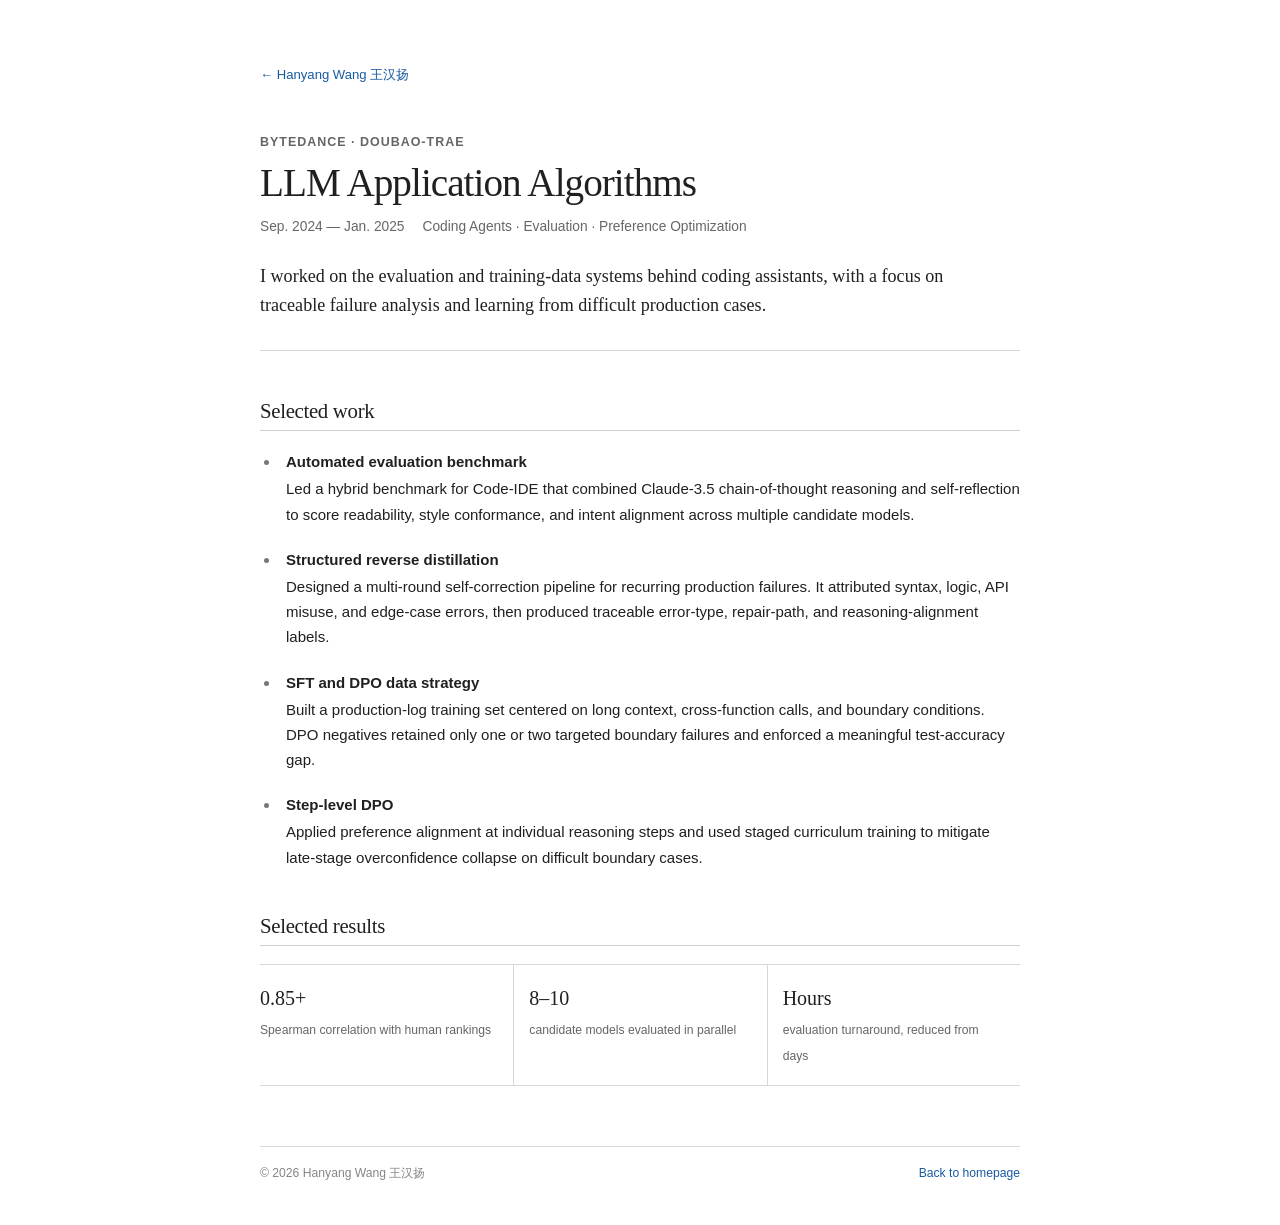
==== experience/bytedance/index.html @ f25865e5 "Add detailed experience pages" ====
<!doctype html>
<html lang="en">
  <head>
    <meta charset="utf-8" />
    <meta name="viewport" content="width=device-width, initial-scale=1" />
    <title>ByteDance · Doubao-Trae — Hanyang Wang 王汉扬</title>
    <meta name="description" content="Hanyang Wang's work on automated evaluation, data strategy, and preference optimization for coding assistants at ByteDance." />
    <meta property="og:title" content="ByteDance · Doubao-Trae — Hanyang Wang 王汉扬" />
    <meta property="og:description" content="Evaluation, reverse distillation, and preference optimization for coding assistants." />
    <link rel="canonical" href="https://edwanglodasc.github.io/experience/bytedance/" />
    <link rel="stylesheet" href="../../styles.css" />
  </head>
  <body>
    <main class="detail-page">
      <nav class="detail-nav"><a href="../../">← Hanyang Wang 王汉扬</a></nav>
      <header class="detail-header">
        <p class="company">ByteDance · Doubao-Trae</p>
        <h1>LLM Application Algorithms</h1>
        <div class="detail-meta"><span>Sep. 2024 — Jan. 2025</span><span>Coding Agents · Evaluation · Preference Optimization</span></div>
        <p class="detail-summary">I worked on the evaluation and training-data systems behind coding assistants, with a focus on traceable failure analysis and learning from difficult production cases.</p>
      </header>

      <section class="detail-section" aria-labelledby="highlights-title">
        <h2 id="highlights-title">Selected work</h2>
        <ul class="highlight-list">
          <li><strong>Automated evaluation benchmark</strong>Led a hybrid benchmark for Code-IDE that combined Claude-3.5 chain-of-thought reasoning and self-reflection to score readability, style conformance, and intent alignment across multiple candidate models.</li>
          <li><strong>Structured reverse distillation</strong>Designed a multi-round self-correction pipeline for recurring production failures. It attributed syntax, logic, API misuse, and edge-case errors, then produced traceable error-type, repair-path, and reasoning-alignment labels.</li>
          <li><strong>SFT and DPO data strategy</strong>Built a production-log training set centered on long context, cross-function calls, and boundary conditions. DPO negatives retained only one or two targeted boundary failures and enforced a meaningful test-accuracy gap.</li>
          <li><strong>Step-level DPO</strong>Applied preference alignment at individual reasoning steps and used staged curriculum training to mitigate late-stage overconfidence collapse on difficult boundary cases.</li>
        </ul>
      </section>

      <section class="detail-section" aria-labelledby="results-title">
        <h2 id="results-title">Selected results</h2>
        <ul class="result-list">
          <li><strong>0.85+</strong><span>Spearman correlation with human rankings</span></li>
          <li><strong>8–10</strong><span>candidate models evaluated in parallel</span></li>
          <li><strong>Hours</strong><span>evaluation turnaround, reduced from days</span></li>
        </ul>
      </section>

      <footer><p>© 2026 Hanyang Wang 王汉扬</p><p><a href="../../">Back to homepage</a></p></footer>
    </main>
  </body>
</html>
---- styles.css ----
:root {
  --text: #202020;
  --muted: #666;
  --faint: #999;
  --link: #185aa0;
  --line: #d8d8d8;
}

* { box-sizing: border-box; }

html {
  scroll-behavior: smooth;
  -webkit-text-size-adjust: 100%;
}

body {
  margin: 0;
  background: #fff;
  color: var(--text);
  font-family: -apple-system, BlinkMacSystemFont, "Segoe UI", Arial, sans-serif;
  font-size: 15px;
  line-height: 1.68;
  -webkit-font-smoothing: antialiased;
  text-rendering: optimizeLegibility;
}

main {
  width: min(840px, calc(100% - 40px));
  margin: 0 auto;
  padding: 64px 0 42px;
}

a {
  color: var(--link);
  text-decoration: underline;
  text-decoration-color: transparent;
  text-decoration-thickness: 1px;
  text-underline-offset: 3px;
  transition: color 120ms ease, text-decoration-color 120ms ease;
}

a:hover { text-decoration-color: currentColor; }

a:focus-visible {
  outline: 2px solid var(--link);
  outline-offset: 3px;
  border-radius: 1px;
}

p { margin: 0 0 14px; }

h1,
h2 {
  font-family: Georgia, "Times New Roman", serif;
  font-weight: 500;
}

h1 {
  margin: 0 0 3px;
  font-size: 2.35rem;
  letter-spacing: -0.025em;
  line-height: 1.15;
}

.chinese-name {
  margin-left: 0.28em;
  font-family: "Songti SC", "STSong", "Noto Serif CJK SC", serif;
  font-size: 0.67em;
  font-weight: 500;
  letter-spacing: 0.03em;
  white-space: nowrap;
}

.email {
  margin-bottom: 25px;
  color: var(--muted);
  font-family: "SFMono-Regular", Consolas, "Liberation Mono", monospace;
  font-size: 0.83rem;
  letter-spacing: 0.01em;
}

.intro {
  display: grid;
  grid-template-columns: minmax(0, 1fr) 154px;
  gap: 44px;
  align-items: start;
  margin-bottom: 52px;
}

.intro > div:first-child > p:not(.email) { max-width: 640px; }

.profile-links {
  display: flex;
  flex-wrap: wrap;
  align-items: center;
  gap: 4px 0;
  margin-top: 21px;
  font-size: 0.94rem;
}

.profile-links span {
  margin: 0 7px;
  color: var(--faint);
  font-weight: 300;
}

.portrait-placeholder {
  width: 154px;
  height: 184px;
  display: grid;
  place-items: center;
  border: 1px solid #aaa;
  background: #f5f5f5;
  box-shadow: 5px 5px 0 #ededed;
  color: #777;
  font-family: Georgia, "Times New Roman", serif;
  font-size: 2rem;
  letter-spacing: -0.04em;
}

section { margin-bottom: 50px; }

h2 {
  margin: 0 0 22px;
  padding-bottom: 6px;
  border-bottom: 1px solid #cfcfcf;
  font-size: 1.5rem;
  letter-spacing: -0.015em;
  line-height: 1.3;
}

h3 {
  margin: 0;
  font-size: 0.99rem;
  font-weight: 650;
  line-height: 1.45;
}

.experience-item {
  margin: 0;
  padding: 0 0 25px;
}

.experience-item + .experience-item {
  padding-top: 1px;
}

.item-heading {
  display: flex;
  justify-content: space-between;
  gap: 24px;
  align-items: baseline;
}

.item-heading > span {
  flex: 0 0 auto;
  color: var(--muted);
  font-size: 0.82rem;
  font-variant-numeric: tabular-nums;
  white-space: nowrap;
}

.role {
  margin: 1px 0 5px;
  color: var(--muted);
  font-size: 0.91rem;
  font-style: italic;
}

.experience-item > p:last-child {
  max-width: 730px;
  margin-bottom: 0;
}

.detail-link {
  display: inline-block;
  margin-top: 2px;
  font-size: 0.82rem;
}

.note {
  margin: -13px 0 22px;
  color: var(--muted);
  font-size: 0.82rem;
}

.publication-list {
  counter-reset: papers;
  margin: 0;
  padding: 0;
  list-style: none;
}

.publication-list li {
  counter-increment: papers;
  position: relative;
  margin: 0;
  padding: 0 0 27px 34px;
}

.publication-list li::before {
  content: "[" counter(papers) "]";
  position: absolute;
  top: 1px;
  left: 0;
  color: var(--muted);
  font-family: "SFMono-Regular", Consolas, "Liberation Mono", monospace;
  font-size: 0.76rem;
  font-variant-numeric: tabular-nums;
}

.publication-list p { margin-bottom: 2px; }

.paper-title {
  margin-bottom: 3px !important;
  font-weight: 650;
  line-height: 1.48;
}

.publication-list strong { font-weight: 650; }

.venue {
  color: var(--muted);
  font-size: 0.91rem;
  font-style: italic;
}

.paper-links {
  margin-top: 4px !important;
  font-size: 0.82rem;
}

.education-item {
  margin: 0;
  padding-bottom: 19px;
}

.education-item p {
  margin: 1px 0 0;
  color: #444;
}

footer {
  display: flex;
  justify-content: space-between;
  gap: 24px;
  margin-top: 60px;
  padding-top: 16px;
  border-top: 1px solid var(--line);
  color: #858585;
  font-size: 0.76rem;
}

footer p { margin: 0; }

.detail-page {
  width: min(760px, calc(100% - 40px));
}

.detail-nav {
  margin-bottom: 46px;
  font-size: 0.82rem;
}

.detail-header {
  margin-bottom: 46px;
  padding-bottom: 30px;
  border-bottom: 1px solid var(--line);
}

.detail-header .company {
  margin-bottom: 7px;
  color: var(--muted);
  font-size: 0.78rem;
  font-weight: 650;
  letter-spacing: 0.08em;
  text-transform: uppercase;
}

.detail-header h1 {
  max-width: 680px;
  margin-bottom: 10px;
  font-size: 2.45rem;
  line-height: 1.16;
}

.detail-meta {
  display: flex;
  flex-wrap: wrap;
  gap: 4px 18px;
  margin-bottom: 23px;
  color: var(--muted);
  font-size: 0.86rem;
}

.detail-summary {
  max-width: 700px;
  margin-bottom: 0;
  font-family: Georgia, "Times New Roman", serif;
  font-size: 1.13rem;
  line-height: 1.62;
}

.detail-section {
  margin-bottom: 42px;
}

.detail-section h2 {
  margin-bottom: 18px;
  font-size: 1.3rem;
}

.highlight-list {
  margin: 0;
  padding-left: 20px;
}

.highlight-list li {
  margin-bottom: 20px;
  padding-left: 6px;
}

.highlight-list li::marker {
  color: #777;
}

.highlight-list strong {
  display: block;
  margin-bottom: 2px;
  font-weight: 650;
}

.result-list {
  display: grid;
  grid-template-columns: repeat(3, minmax(0, 1fr));
  margin: 0;
  padding: 0;
  border-top: 1px solid var(--line);
  border-bottom: 1px solid var(--line);
  list-style: none;
}

.result-list li {
  padding: 17px 15px 18px 0;
}

.result-list li + li {
  padding-left: 15px;
  border-left: 1px solid var(--line);
}

.result-list strong {
  display: block;
  margin-bottom: 1px;
  font-family: Georgia, "Times New Roman", serif;
  font-size: 1.25rem;
  font-weight: 500;
}

.result-list span {
  color: var(--muted);
  font-size: 0.76rem;
  line-height: 1.4;
}

.related-links {
  display: flex;
  flex-wrap: wrap;
  gap: 8px 20px;
  font-size: 0.86rem;
}

@media (max-width: 620px) {
  main {
    width: min(100% - 30px, 840px);
    padding-top: 34px;
  }

  .intro {
    grid-template-columns: 1fr;
    gap: 25px;
    margin-bottom: 44px;
  }

  .portrait-placeholder {
    grid-row: 1;
    width: 108px;
    height: 130px;
    box-shadow: 4px 4px 0 #ededed;
  }

  h1 { font-size: 2.1rem; }
  .chinese-name { margin-left: 0.2em; font-size: 0.64em; }
  section { margin-bottom: 43px; }
  .item-heading { display: block; }
  .item-heading > span { display: block; margin-top: 1px; }
  .publication-list li { padding-left: 30px; }
  .detail-page { width: min(100% - 30px, 760px); }
  .detail-nav { margin-bottom: 34px; }
  .detail-header { margin-bottom: 38px; }
  .detail-header h1 { font-size: 2.05rem; }
  .result-list { grid-template-columns: 1fr; }
  .result-list li { padding: 14px 0; }
  .result-list li + li { padding-left: 0; border-top: 1px solid var(--line); border-left: 0; }
  footer { display: block; }
  footer p + p { margin-top: 2px; }
}

@media (prefers-reduced-motion: reduce) {
  html { scroll-behavior: auto; }
  a { transition: none; }
}

@media print {
  body { font-size: 11pt; color: #000; }
  main { width: 100%; padding: 0; }
  a { color: #000; text-decoration: none; }
  .portrait-placeholder { box-shadow: none; }
  footer { margin-top: 30px; }
}
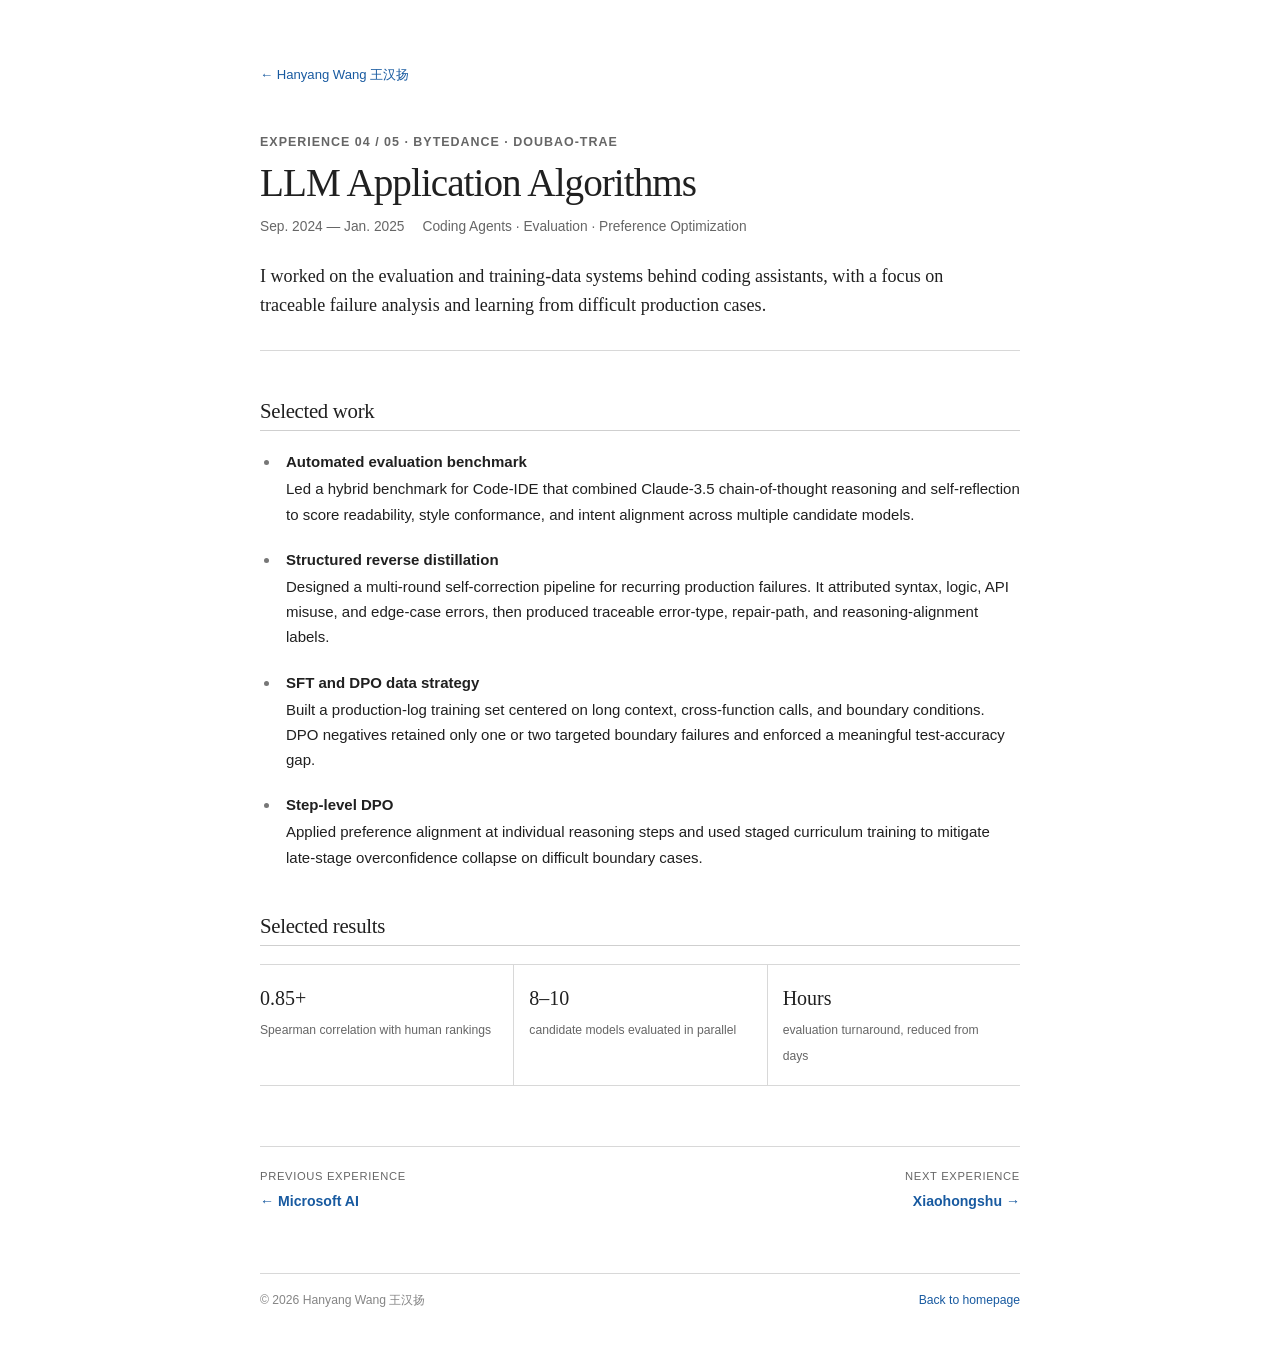
==== commit fb12eddf: "Polish experience page navigation and metadata" ====
--- a/experience/bytedance/index.html
+++ b/experience/bytedance/index.html
@@ -7,6 +7,9 @@
     <meta name="description" content="Hanyang Wang's work on automated evaluation, data strategy, and preference optimization for coding assistants at ByteDance." />
     <meta property="og:title" content="ByteDance · Doubao-Trae — Hanyang Wang 王汉扬" />
     <meta property="og:description" content="Evaluation, reverse distillation, and preference optimization for coding assistants." />
+    <meta name="twitter:card" content="summary" />
+    <meta name="twitter:title" content="ByteDance · Doubao-Trae — Hanyang Wang 王汉扬" />
+    <meta name="twitter:description" content="Evaluation, reverse distillation, and preference optimization for coding assistants." />
     <link rel="canonical" href="https://edwanglodasc.github.io/experience/bytedance/" />
     <link rel="stylesheet" href="../../styles.css" />
   </head>
@@ -14,7 +17,7 @@
     <main class="detail-page">
       <nav class="detail-nav"><a href="../../">← Hanyang Wang 王汉扬</a></nav>
       <header class="detail-header">
-        <p class="company">ByteDance · Doubao-Trae</p>
+        <p class="company">Experience 04 / 05 · ByteDance · Doubao-Trae</p>
         <h1>LLM Application Algorithms</h1>
         <div class="detail-meta"><span>Sep. 2024 — Jan. 2025</span><span>Coding Agents · Evaluation · Preference Optimization</span></div>
         <p class="detail-summary">I worked on the evaluation and training-data systems behind coding assistants, with a focus on traceable failure analysis and learning from difficult production cases.</p>
@@ -39,6 +42,10 @@
         </ul>
       </section>
 
+      <nav class="experience-pagination" aria-label="Experience pages">
+        <a href="../microsoft/"><small>Previous experience</small><strong>← Microsoft AI</strong></a>
+        <a href="../xiaohongshu/"><small>Next experience</small><strong>Xiaohongshu →</strong></a>
+      </nav>
       <footer><p>© 2026 Hanyang Wang 王汉扬</p><p><a href="../../">Back to homepage</a></p></footer>
     </main>
   </body>
--- a/styles.css
+++ b/styles.css
@@ -142,7 +142,7 @@
 }
 
 .experience-item + .experience-item {
-  padding-top: 1px;
+  padding-top: 5px;
 }
 
 .item-heading {
@@ -174,9 +174,17 @@
 
 .detail-link {
   display: inline-block;
-  margin-top: 2px;
+  margin-top: 1px;
   font-size: 0.82rem;
-}
+  font-weight: 550;
+}
+
+.detail-link span {
+  display: inline-block;
+  transition: transform 120ms ease;
+}
+
+.detail-link:hover span { transform: translateX(2px); }
 
 .note {
   margin: -13px 0 22px;
@@ -369,6 +377,55 @@
   gap: 8px 20px;
   font-size: 0.86rem;
 }
+
+.experience-pagination {
+  display: grid;
+  grid-template-columns: repeat(2, minmax(0, 1fr));
+  gap: 30px;
+  margin-top: 60px;
+  padding-top: 20px;
+  border-top: 1px solid var(--line);
+}
+
+.experience-pagination a {
+  display: block;
+  text-decoration: none;
+}
+
+.experience-pagination a:last-child { text-align: right; }
+
+.experience-pagination small {
+  display: block;
+  margin-bottom: 2px;
+  color: var(--muted);
+  font-size: 0.7rem;
+  letter-spacing: 0.06em;
+  text-transform: uppercase;
+}
+
+.experience-pagination strong {
+  color: var(--link);
+  font-size: 0.88rem;
+  font-weight: 600;
+}
+
+.not-found {
+  min-height: 75vh;
+  display: grid;
+  align-content: center;
+}
+
+.not-found .error-code {
+  margin-bottom: 8px;
+  color: var(--muted);
+  font-family: "SFMono-Regular", Consolas, "Liberation Mono", monospace;
+  font-size: 0.78rem;
+  letter-spacing: 0.08em;
+}
+
+.not-found h1 { margin-bottom: 18px; }
+.not-found p { max-width: 510px; color: #444; }
+.not-found .home-link { display: inline-block; margin-top: 8px; }
 
 @media (max-width: 620px) {
   main {
@@ -402,6 +459,8 @@
   .result-list { grid-template-columns: 1fr; }
   .result-list li { padding: 14px 0; }
   .result-list li + li { padding-left: 0; border-top: 1px solid var(--line); border-left: 0; }
+  .experience-pagination { gap: 18px; margin-top: 48px; }
+  .experience-pagination strong { font-size: 0.82rem; }
   footer { display: block; }
   footer p + p { margin-top: 2px; }
 }
@@ -409,6 +468,7 @@
 @media (prefers-reduced-motion: reduce) {
   html { scroll-behavior: auto; }
   a { transition: none; }
+  .detail-link span { transition: none; }
 }
 
 @media print {
